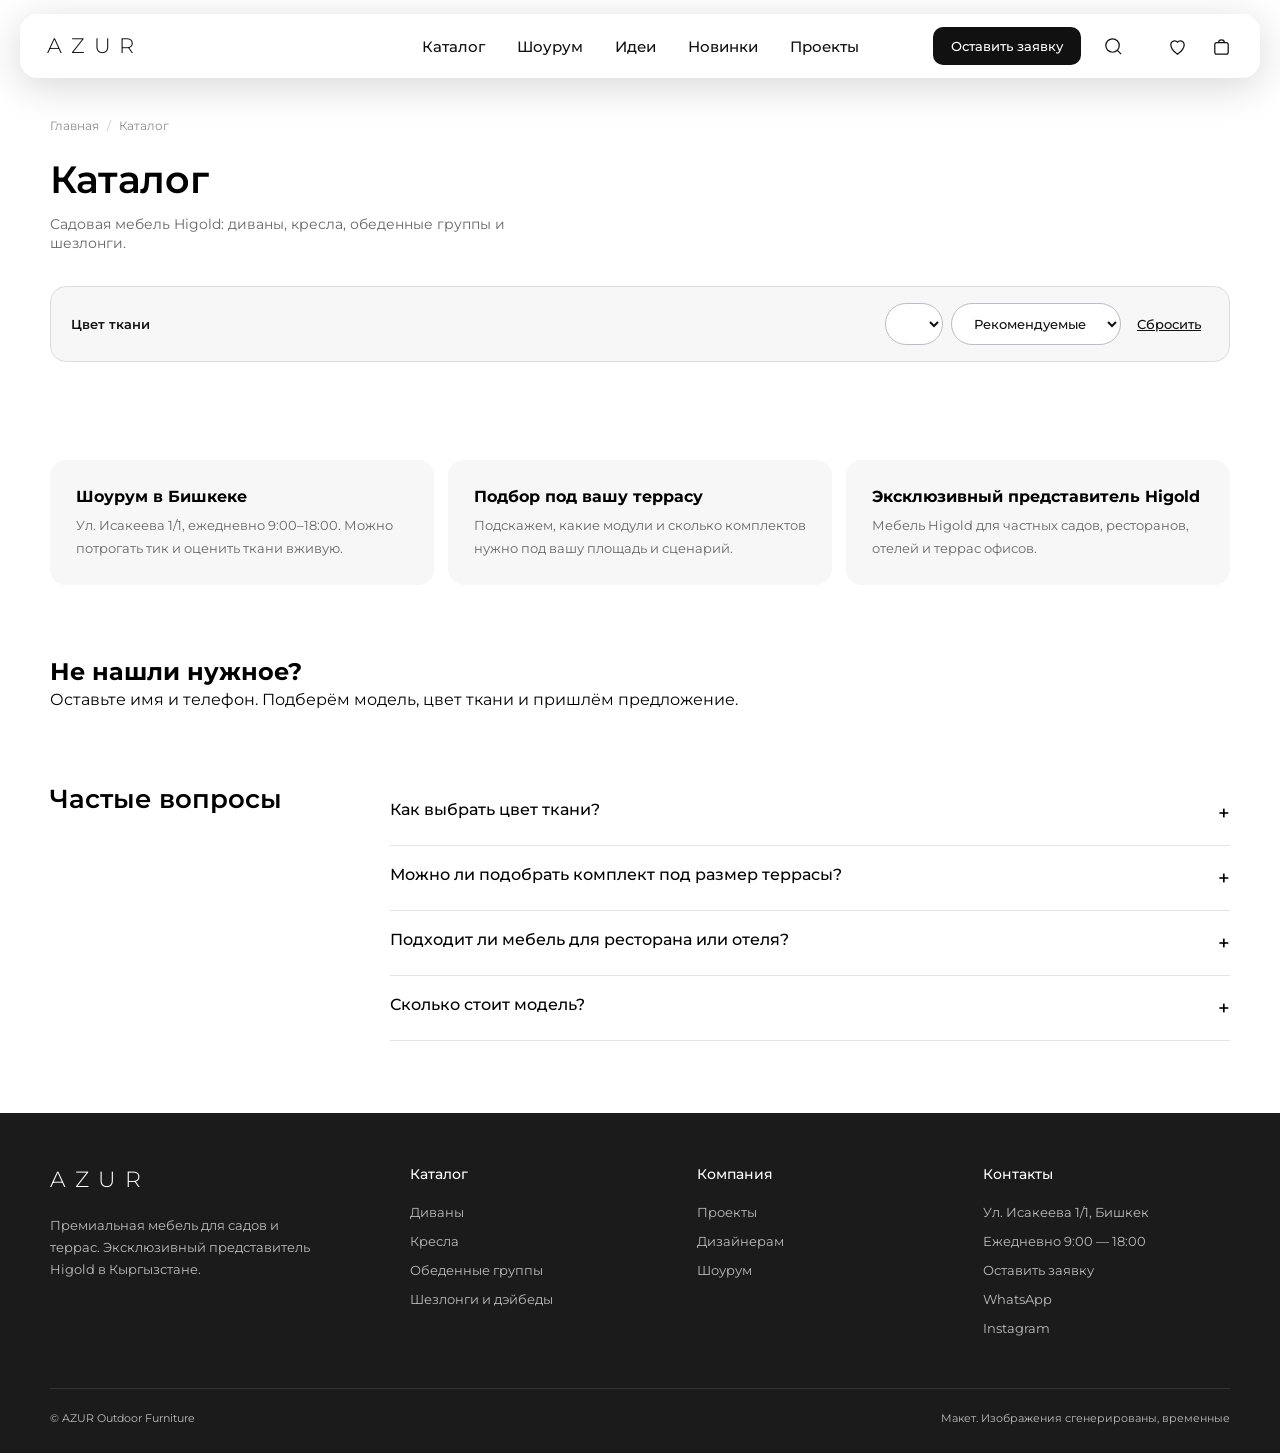
==== variant-1-catalog.html @ c793ba90 "Add files via upload" ====
<!doctype html>
<html lang="ru" data-v="1">
<head>
<meta charset="utf-8">
<meta name="viewport" content="width=device-width,initial-scale=1">
<title>Каталог — AZUR, садовая мебель Higold</title>
<link rel="preconnect" href="https://fonts.googleapis.com">
<link href="https://fonts.googleapis.com/css2?family=Montserrat:wght@300;400;500;600&display=swap" rel="stylesheet">
<link rel="stylesheet" href="assets/lead.css">
<style>
:root{--ink:#000;--k:#212121;--mut:#8a8a8a;--g:#F7F7F8;--ln:#e6e6e8;--pad:50px}
*{box-sizing:border-box;margin:0;padding:0}
html{scroll-behavior:smooth}
body{font-family:Montserrat,system-ui,sans-serif;color:#000;background:#fff;-webkit-font-smoothing:antialiased;font-size:16px;line-height:1.4}
a{color:inherit;text-decoration:none}button{font:inherit;color:inherit;background:none;border:0;cursor:pointer}ul{list-style:none}img{display:block}
.w{padding:0 var(--pad);max-width:1920px;margin:0 auto}
/* ---------- header ---------- */
.hd{position:absolute;top:0;left:0;right:0;z-index:50;color:#fff;transition:background .3s}
.hd .top{height:44px;display:flex;justify-content:space-between;align-items:center;padding:0 var(--pad);font-size:13px;position:relative}
.hd .logo{position:absolute;left:50%;top:12px;transform:translateX(-50%);font-weight:300;font-size:22px;letter-spacing:.42em;margin-right:-.42em;white-space:nowrap;text-indent:.42em}
.hd .top .r{display:flex;gap:26px;align-items:center}
.hd .top .r span::after{content:"⌄";margin-left:6px;font-size:13px}
.hd .nav{display:flex;align-items:center;justify-content:space-between;padding:6px var(--pad) 0 calc(var(--pad) + 380px);height:46px}
.hd .m{display:flex;gap:34px;align-items:center;font-size:16px}
.hd .m a:hover{opacity:.6}
.ic{display:flex;gap:26px;align-items:center}
.ib{position:relative;width:24px;height:24px;display:grid;place-items:center}
.ib svg{width:23px;height:23px;stroke:currentColor;fill:none;stroke-width:1.3}
.ib b{position:absolute;top:-6px;right:-9px;min-width:16px;height:16px;border-radius:99px;background:#000;color:#fff;font-size:10px;display:none;place-items:center;font-weight:500;padding:0 4px}
.ib b.s{display:grid}
.burger{display:flex;flex-direction:column;gap:5px;width:24px}.burger i{display:block;height:1.3px;background:currentColor;width:24px}.burger i:nth-child(2){width:16px}
.hd.fx{position:fixed;background:#fff;color:#000;box-shadow:0 1px 0 var(--ln)}
.hd.fx .top{display:none}.hd.fx .nav{padding:0 var(--pad) 0 calc(var(--pad) + 380px);height:58px}
.hd.fx .logo{display:none}
.hd.fx .nav::before{content:"AZUR";position:absolute;left:var(--pad);font-weight:300;font-size:20px;letter-spacing:.42em}
/* ---------- hero ---------- */
.hero{position:relative;aspect-ratio:16/9;max-height:100vh;min-height:520px;overflow:hidden;background:#333}
.hero .sl{position:absolute;inset:0;opacity:0;transition:opacity .8s;background-size:cover;background-position:center 72%}
.hero .sl.on{opacity:1}
.hero::after{content:"";position:absolute;inset:0;background:linear-gradient(90deg,rgba(0,0,0,.22),transparent 42%),linear-gradient(180deg,rgba(0,0,0,.88),rgba(0,0,0,.66) 12%,rgba(0,0,0,.36) 24%,rgba(0,0,0,.12) 38%,transparent 50%,rgba(0,0,0,.16));pointer-events:none}
.hero .cap{position:absolute;left:var(--pad);top:212px;color:#fff;z-index:5}
.hero h2{font-size:42px;font-weight:500;line-height:1.1;letter-spacing:-.01em}
.hero p{margin:12px 0 28px;font-size:15px;font-weight:400}
.pill{display:inline-block;padding:11px 22px;border-radius:8px;font-size:16px;background:#fff;color:#000;transition:.25s}
.pill:hover{background:var(--k);color:#fff}
.pill.k{background:var(--k);color:#fff;border-radius:12px;font-size:14px;padding:15px 28px}.pill.k:hover{background:#444}
.hero .dots{position:absolute;left:50%;transform:translateX(-50%);bottom:12px;display:flex;gap:5px;z-index:5}
.hero .dots i{width:5px;height:5px;border-radius:50%;background:rgba(255,255,255,.5);cursor:pointer;transition:.3s}.hero .dots i.on{background:#fff;width:7px;height:7px;margin-top:-1px}
.hero .ar{position:absolute;right:var(--pad);bottom:20px;display:flex;gap:6px;z-index:5}
.cir{width:30px;height:30px;border-radius:50%;background:rgba(255,255,255,.55);color:#000;display:grid;place-items:center;transition:.2s;font-size:13px;backdrop-filter:blur(4px)}
.cir:hover{background:#fff}
/* ---------- sections ---------- */
section{padding-top:56px}
.sh{display:flex;justify-content:space-between;align-items:center;min-height:56px;padding-bottom:10px;gap:12px;border-bottom:1px solid #bdbdbd;margin-bottom:24px}
.sh h1,.sh h2{font-size:26px;font-weight:600;letter-spacing:-.01em}.sh h1{font-size:30px}
.sh .ctl{display:flex;gap:10px;align-items:center}
.sh .cir{background:#fff;border:1px solid var(--ln);width:26px;height:26px;font-size:11px}.sh .cir:hover{background:#000;color:#fff}
.sh .all{font-size:12px;background:var(--g);padding:7px 14px;border-radius:99px}
.rowx{display:flex;gap:8px;overflow-x:auto;scrollbar-width:none;scroll-snap-type:x mandatory}.rowx::-webkit-scrollbar{display:none}
.cat{flex:0 0 260px;scroll-snap-align:start;cursor:pointer;font-size:15px}
.cat .im{width:260px;height:260px;background:var(--g);border-radius:8px;overflow:hidden;position:relative}
.cat img{width:100%;height:100%;object-fit:cover;transition:transform .8s}.cat:hover img{transform:scale(1.05)}
.cat div.t{padding:10px 2px;font-weight:500}
.cat.promo .im{background:#1b1b1b;color:#fff;display:flex;flex-direction:column;justify-content:space-between;padding:22px}
.cat.promo b{font-size:56px;font-weight:600;line-height:1}.cat.promo span{font-size:13px;color:#cfcfcf;line-height:1.5}
.tabs{display:flex;gap:4px;margin-bottom:18px}
.tabs button{padding:8px 18px;border-radius:99px;background:var(--g);font-size:13px;color:#777;transition:.2s}
.tabs button.on{background:#fff;color:#000;box-shadow:inset 0 0 0 1px #000}
.pc{flex:0 0 280px;margin-right:4px;scroll-snap-align:start;cursor:pointer;position:relative}
.pc .im{width:280px;height:280px;background:var(--g);border-radius:8px;overflow:hidden;position:relative}
.pc img{width:100%;height:100%;object-fit:cover;transition:transform .8s}.pc:hover img{transform:scale(1.05)}
.pc .tg{position:absolute;left:10px;top:9px;font-size:11px;color:#333;z-index:2}
.pc .hv{position:absolute;right:8px;top:8px;width:32px;height:32px;display:grid;place-items:center;z-index:2}
.pc .hv svg{width:20px;height:20px;stroke:#000;fill:none;stroke-width:1.3}.pc .hv.on svg{fill:#000}
.pc .sw{display:flex;gap:4px;margin:10px 0 8px;align-items:center;font-size:10px;color:#888}.pc .sw i{width:10px;height:10px;border-radius:2px}
.pc .nm{font-size:13px;line-height:1.35;min-height:35px;color:#222;padding-right:6px}
.pc .pr{margin-top:6px;font-weight:600;font-size:14px}.pc .pr span{color:var(--mut);font-weight:400;font-size:12px}
/* ideas */
.cols{display:flex;gap:12px;margin-bottom:14px;flex-wrap:wrap}
.cols i{width:20px;height:20px;border-radius:50%;cursor:pointer;border:1px solid rgba(0,0,0,.08);transition:.2s;outline:1px solid transparent;outline-offset:3px}.cols i:hover{transform:scale(1.15)}.cols i.on{outline-color:#000}
.chips{display:flex;gap:8px;flex-wrap:wrap;margin-bottom:18px}
.chips button{padding:8px 16px;border:1px solid var(--ln);border-radius:99px;font-size:13px;color:#555;transition:.2s}
.chips button.on{background:#000;color:#fff;border-color:#000}.chips button:hover{border-color:#000}
.ic1{flex:0 0 299px;margin-right:12px;scroll-snap-align:start;border-radius:10px;box-shadow:0 1px 8px rgba(0,0,0,.08);background:#fff;overflow:hidden;cursor:pointer}
.ic1 .im{position:relative;height:238px;background:var(--g);overflow:hidden}
.ic1 .im img{width:100%;height:100%;object-fit:cover;transition:transform .8s}.ic1:hover .im img{transform:scale(1.04)}
.dot{position:absolute;width:22px;height:22px;border-radius:50%;background:#fff;display:grid;place-items:center;transform:translate(-50%,-50%);box-shadow:0 0 0 4px rgba(255,255,255,.35)}
.dot::before{content:"";width:8px;height:8px;border-radius:50%;background:#000}
.dot em{position:absolute;bottom:30px;left:50%;transform:translateX(-50%);background:#fff;padding:6px 10px;border-radius:6px;font-style:normal;font-size:11px;white-space:nowrap;opacity:0;pointer-events:none;transition:.2s;box-shadow:0 2px 10px rgba(0,0,0,.15)}
.dot:hover em{opacity:1}
.ic1 .t{padding:16px 16px 0;font-size:12.5px;line-height:1.5;min-height:64px;color:#222}
.ic1 .l{display:flex;justify-content:flex-end;padding:0 16px 16px}
.ic1 .l i{width:30px;height:30px;border-radius:50%;background:#000;color:#fff;display:grid;place-items:center;font-style:normal;font-size:13px}
.panel{margin-top:60px;background:var(--g);border-radius:16px;padding:26px 30px 30px 40px;display:grid;grid-template-columns:260px 1fr;gap:30px;align-items:center}
.panel h2{font-size:24px;font-weight:600;line-height:1.3}
.panel p{margin:20px 0 26px;line-height:1.6;color:#333;font-size:14px}
.panel .rowx{gap:10px}
.pj{flex:0 0 340px;background:#fff;border-radius:10px;overflow:hidden;scroll-snap-align:start;cursor:pointer}
.pj img{width:100%;height:220px;object-fit:cover;transition:transform .8s}.pj:hover img{transform:scale(1.04)}.pj .im{overflow:hidden}
.pj .t{padding:14px 16px 4px;font-size:12.5px;line-height:1.5;min-height:56px}
.pj .l{display:flex;align-items:center;gap:8px;padding:6px 16px 16px;font-size:13px}
.pj .l i{width:24px;height:24px;border-radius:50%;background:#000;color:#fff;display:grid;place-items:center;font-style:normal;font-size:12px}
.pcn{display:flex;gap:10px;margin-top:14px}
.pcn .cir{background:#fff;border:1px solid var(--ln)}
/* shop */
.shop{border:1px solid var(--ln);border-radius:12px;padding:10px;display:grid;grid-template-columns:1fr 1.05fr;gap:10px;box-shadow:0 1px 8px rgba(0,0,0,.04)}
.shop .a{padding:0 16px 10px 10px;display:flex;flex-direction:column}
.shop .a .im{height:230px;border-radius:6px;overflow:hidden;margin-bottom:18px}
.shop .a img,.shop .b img{width:100%;height:100%;object-fit:cover}
.shop h3{font-size:22px;font-weight:600;margin-bottom:14px;line-height:1.25}
.shop ul{display:grid;gap:9px;font-size:13px;color:#222;margin-bottom:20px}
.shop li{display:flex;gap:10px;align-items:center}.shop li svg{width:14px;height:14px;stroke:#777;fill:none;stroke-width:1.3;flex:none}
.shop .btns{display:flex;gap:10px;margin-top:auto;flex-wrap:wrap}
.shop .b{border-radius:6px;overflow:hidden;min-height:420px}
.btn2{padding:10px 16px;font-size:13px;border:1px solid var(--ln);border-radius:8px;background:#fff;transition:.2s}.btn2:hover{border-color:#000}
.btn2.k{background:var(--k);color:#fff;border-color:var(--k)}.btn2.k:hover{background:#444}
.des{margin-top:0;display:grid;grid-template-columns:1fr 1.5fr;background:var(--g);border-radius:16px;overflow:hidden;min-height:340px}
.des .t{padding:32px 32px;align-self:center}
.des h2{font-size:26px;font-weight:600;margin-bottom:16px}.des p{line-height:1.6;color:#333;max-width:360px;margin-bottom:26px;font-size:14px}
.des img{width:100%;height:100%;object-fit:cover}
footer{background:#1b1b1b;color:#bdbdbd;margin-top:72px;padding:52px 0 26px;font-size:13px}
footer .g{display:grid;grid-template-columns:1.3fr 1fr 1fr 1fr;gap:40px}
footer h4{color:#fff;font-weight:500;margin-bottom:18px;font-size:14px}footer li{margin-bottom:11px}footer a:hover{color:#fff}
footer .logo{color:#fff;font-weight:300;font-size:22px;letter-spacing:.42em}
footer .cp{border-top:1px solid #333;margin-top:40px;padding-top:22px;display:flex;justify-content:space-between;font-size:11px;flex-wrap:wrap;gap:10px}
/* overlays */
.ov{position:fixed;inset:0;background:rgba(0,0,0,.5);z-index:200;display:none;align-items:center;justify-content:center;padding:20px}
.ov.on{display:flex}
.qv{background:#fff;border-radius:16px;max-width:940px;width:100%;max-height:92vh;overflow:auto;display:grid;grid-template-columns:1.1fr 1fr;position:relative}
.qv .im{background:var(--g)}.qv .im img{width:100%;height:100%;object-fit:cover;min-height:380px}
.qv .tx{padding:44px 38px}
.qv h3{font-size:24px;font-weight:600;margin:8px 0 14px;line-height:1.2}
.qv p{line-height:1.7;color:#444;margin-bottom:20px;font-size:14px}
.qv .sws{display:flex;gap:10px;margin:8px 0 24px}.qv .sws i{width:28px;height:28px;border-radius:50%;border:1px solid rgba(0,0,0,.12);cursor:pointer;outline:2px solid transparent;outline-offset:3px;transition:.2s}.qv .sws i.on{outline-color:#000}
.qv .x{position:absolute;right:14px;top:14px;z-index:3;background:#fff;border:1px solid var(--ln)}
.qv table{width:100%;border-collapse:collapse;margin-bottom:26px;font-size:13px}.qv td{padding:11px 0;border-top:1px solid var(--ln)}.qv td:first-child{color:var(--mut);width:120px}
.dr{position:fixed;top:0;right:0;bottom:0;width:min(420px,100%);background:#fff;z-index:210;transform:translateX(100%);transition:.5s cubic-bezier(.7,0,.2,1);display:flex;flex-direction:column;padding:26px}
.dr.on{transform:none}
.dr h3{font-size:20px;font-weight:600;margin-bottom:18px;display:flex;justify-content:space-between;align-items:center}
.dr .li{flex:1;overflow:auto}
.dr .it{display:grid;grid-template-columns:70px 1fr 24px;gap:14px;align-items:center;padding:14px 0;border-bottom:1px solid var(--ln);font-size:13px}
.dr .it img{width:70px;height:70px;object-fit:cover;border-radius:8px}.dr .it small{color:var(--mut)}
.dr .em{color:var(--mut);padding:30px 0;line-height:1.6;font-size:14px}
.sr{position:fixed;inset:0;z-index:220;background:#fff;transform:translateY(-100%);transition:.5s cubic-bezier(.7,0,.2,1);padding:70px var(--pad);overflow:auto}
.sr.on{transform:none}
.sr input{width:100%;border:0;border-bottom:1px solid #000;font:300 clamp(26px,4vw,44px) Montserrat;padding:14px 0;outline:0}
.sr .res{display:grid;grid-template-columns:repeat(auto-fill,minmax(220px,1fr));gap:14px;margin-top:30px}
.sr .pc{flex:none}.sr .pc .im{width:100%}
.mn{position:fixed;inset:0 auto 0 0;width:min(380px,100%);background:#fff;z-index:215;transform:translateX(-100%);transition:.5s cubic-bezier(.7,0,.2,1);padding:26px}
.mn.on{transform:none}.mn a{display:block;font-size:20px;padding:14px 0;border-bottom:1px solid var(--ln)}.mn a:hover{padding-left:8px}
.toast{position:fixed;left:50%;top:84px;white-space:nowrap;transform:translate(-50%,-30px);background:#212121;color:#fff;padding:12px 22px;border-radius:10px;font-size:13px;z-index:300;opacity:0;transition:.4s;pointer-events:none}
.toast.on{opacity:1;transform:translate(-50%,0)}
@media(max-width:1100px){.hd .nav,.hd.fx .nav{padding-left:var(--pad)}.hd.fx .nav::before{display:none}.hd .m a:nth-child(n+4){display:none}}
@media(max-width:800px){:root{--pad:18px}.hd .top .r span,.hd .m a{display:none}.hd .nav,.hd.fx .nav{padding-left:var(--pad)}.hd.fx .nav::before{display:none}.hd .logo{font-size:18px}.sh h1,.sh h2{font-size:21px}.hero{height:460px;min-height:0;aspect-ratio:auto}.hero .cap{top:150px}.hero h2{font-size:30px}.cat,.cat .im{flex-basis:200px;width:200px}.cat .im{height:200px}.pc,.pc .im{flex-basis:220px;width:220px}.pc .im{height:220px}.panel,.shop,.des,.qv,footer .g{grid-template-columns:1fr}.panel{padding:22px}.pj{flex-basis:78%}.qv .im img{min-height:260px}.shop .b{min-height:260px}.ic1{flex-basis:260px}}

.lead-pill{background:#fff;color:#000;border-radius:8px;padding:9px 18px;font-size:13px;font-weight:500;transition:.25s;white-space:nowrap}
.lead-pill:hover{opacity:.75}
.hd.fx .lead-pill{background:#212121;color:#fff}
.pill.ghost{background:#0b0b0b;color:#fff;border:1px solid #0b0b0b;margin-left:8px}.pill.ghost:hover{background:#fff;color:#000}
.lm-block{margin:0}
@media(max-width:800px){.hd .ic{gap:12px}.hd .nav .m{gap:0}.lead-pill{padding:7px 10px;font-size:11px}.pill.ghost{margin:8px 0 0}}


/* Меню B: светлая матовая плавающая панель */
.hd,.hd.fx{position:fixed;top:0;left:0;right:0;background:none;box-shadow:none;color:#111;padding:14px 20px 0;z-index:60}
.hd .bar{display:grid;grid-template-columns:1fr auto 1fr;align-items:center;gap:20px;padding:12px 26px;border-radius:18px;background:rgba(255,255,255,.8);backdrop-filter:blur(22px) saturate(1.4);-webkit-backdrop-filter:blur(22px) saturate(1.4);border:1px solid rgba(255,255,255,.75);box-shadow:0 8px 40px rgba(0,0,0,.16);max-width:1760px;margin:0 auto}
.hd .bl{display:flex;align-items:center;gap:18px}
.hd .logo,.hd.fx .logo{display:block;position:static;transform:none;font-weight:300;font-size:21px;letter-spacing:.42em;margin:0;text-indent:0;color:#111;white-space:nowrap}
.hd .burger{display:none}
.hd .bm{display:flex;gap:32px;font-size:15px;font-weight:500}
.hd .bm a{position:relative;padding:4px 0;color:#111}
.hd .bm a::after{content:"";position:absolute;left:0;right:0;bottom:-2px;height:1.5px;background:#111;transform:scaleX(0);transform-origin:left;transition:transform .3s}
.hd .bm a:hover::after{transform:scaleX(1)}
.hd .ic{display:flex;gap:20px;align-items:center;justify-content:flex-end}
.hd .lead-pill,.hd.fx .lead-pill{background:#111;color:#fff;border-radius:10px;padding:10px 18px;font-size:13px;font-weight:500;white-space:nowrap}
.hd .ib{color:#111}
.hd.fx .bar{background:rgba(255,255,255,.86)}
.hd.fx::before{content:none}
@media(max-width:1000px){.hd .bar{grid-template-columns:1fr auto}.hd .bm{display:none}.hd .burger{display:flex}.hd .bar{padding:10px 16px}.hd .logo{font-size:17px}.hd .ic{gap:12px}.hd .lead-pill{padding:8px 12px;font-size:11px}}
@media(max-width:700px){.hd .ic a.ib,.hd .ic #fb{display:none}.hd .bar{gap:8px}}
.hero .cap .pill,.hero .cap .ghost{display:none}
.hero .cap p{margin-bottom:0}

.rv{padding:70px 0 0}.rv-in{max-width:none}
.rv-h{display:flex;justify-content:space-between;align-items:flex-end;gap:20px;flex-wrap:wrap;border-bottom:1px solid #bdbdbd;padding-bottom:16px;margin-bottom:24px}
.rv-h h2{font-size:26px;font-weight:600}.rv-h p{color:#8a8a8a;font-size:13px;margin-top:4px}
.rv-sc{display:flex;align-items:center;gap:12px;background:#F7F7F8;border-radius:99px;padding:10px 20px;font-size:13px;transition:.25s}.rv-sc:hover{background:#ececee}
.rv-sc b{font-size:22px;font-weight:600}.rv-st{color:#f2a900;letter-spacing:2px}.rv-sc em{font-style:normal;color:#666}.rv-sc i{font-style:normal;font-weight:600}
.rv-g{display:grid;grid-template-columns:repeat(3,1fr);gap:14px}
.rv-c{background:#F7F7F8;border-radius:16px;padding:26px;display:flex;flex-direction:column;justify-content:space-between;gap:26px;min-height:190px}
.rv-t{font-size:17px;line-height:1.45;font-weight:500}
.rv-f{display:flex;gap:12px;align-items:center}.rv-a{width:40px;height:40px;border-radius:50%;background:#212121;color:#fff;display:grid;place-items:center;font-size:13px;font-weight:600}.rv-f b{display:block;font-size:14px}.rv-f small{color:#8a8a8a;font-size:12px}
@media(max-width:900px){.rv-g{grid-template-columns:1fr}}

.rv2{padding:70px 0 0}
.rv2-in{display:grid;grid-template-columns:300px 1fr;gap:14px}
.rv2-s{background:#212121;color:#fff;border-radius:24px;padding:34px 30px;display:flex;flex-direction:column;justify-content:space-between;min-height:420px}
.rv2-s small{color:#a9a9a9;font-size:12px;letter-spacing:.06em}
.rv2-n{font-size:88px;font-weight:600;line-height:1;letter-spacing:-.03em;margin-top:30px}
.rv2-st{color:#f5b301;font-size:20px;letter-spacing:3px;margin-top:10px}.rv2-s p{color:#cfcfcf;font-size:14px;margin-top:12px}
.rv2-s a{margin-top:30px;background:#fff;color:#111;border-radius:12px;padding:14px 18px;font-size:13px;font-weight:500;text-align:center;transition:.25s}.rv2-s a:hover{background:#e9e9e9}
.rv2-m{background:#F7F7F8;border-radius:24px;padding:34px 38px;display:flex;flex-direction:column}
.rv2-m h2{font-size:26px;font-weight:600;margin-bottom:22px}
.rv2-big{flex:1;display:flex;flex-direction:column;justify-content:space-between;gap:26px;transition:opacity .22s,transform .22s}.rv2-big.sw{opacity:0;transform:translateY(8px)}
.rv2-q{font-size:90px;line-height:.6;color:#c9c9cd;font-family:Georgia,serif;height:40px}
.rv2-big p{font-size:clamp(22px,2.3vw,32px);line-height:1.35;font-weight:500;letter-spacing:-.01em;max-width:780px}
.rv2-big footer{display:flex;gap:14px;align-items:center}.rv2-big footer i{width:46px;height:46px;border-radius:50%;background:#212121;color:#fff;display:grid;place-items:center;font-style:normal;font-size:14px;font-weight:600}
.rv2-big b{display:block;font-size:15px}.rv2-big small{color:#8a8a8a;font-size:12px}
.rv2-r{display:grid;grid-template-columns:repeat(4,1fr);gap:10px;margin-top:26px}
.rv2-c{background:#fff;border:1px solid #e4e4e6;border-radius:14px;padding:16px;text-align:left;display:flex;flex-direction:column;justify-content:space-between;gap:14px;min-height:112px;cursor:pointer;font:inherit;transition:.25s}
.rv2-c span{font-size:13px;line-height:1.4;color:#222;display:-webkit-box;-webkit-line-clamp:3;-webkit-box-orient:vertical;overflow:hidden}.rv2-c em{font-style:normal;font-size:12px;color:#8a8a8a}
.rv2-c:hover,.rv2-c.on{border-color:#111}
@media(max-width:1000px){.rv2-in{grid-template-columns:1fr}.rv2-s{min-height:0}.rv2-r{grid-template-columns:repeat(2,1fr)}.rv2-m{padding:24px 20px}}

.rv3{padding:9vw 0 0}
.rv3-top{display:flex;justify-content:space-between;align-items:flex-end;gap:20px;flex-wrap:wrap;margin-bottom:26px}
.rv3-sc{display:flex;align-items:center;gap:12px;font-size:13px}.rv3-sc b{font-size:24px}.rv3-sc span{color:#f0b429;letter-spacing:2px}.rv3-sc em{font-style:normal;opacity:.65}
.rv3-sl{transition:opacity .18s,transform .18s}.rv3-sl.o{opacity:0;transform:translateY(8px)}
.rv3-h{display:grid;grid-template-columns:auto 1fr auto;gap:22px;align-items:center}
.rv3-av{width:76px;height:76px;border-radius:50%;display:grid;place-items:center;font-weight:600;font-size:22px}
.rv3-m small{display:block;font-size:12px;letter-spacing:.08em;opacity:.55;margin-bottom:6px}.rv3-m small i{font-style:normal;margin:0 8px}
.rv3-m b{font-weight:500;font-size:30px;line-height:1.1}
.rv3-st{color:#f0b429;font-size:30px;letter-spacing:4px;white-space:nowrap}
.rv3-b{display:grid;grid-template-columns:76px 1fr;gap:22px;margin-top:30px}
.rv3-q{font:700 90px/.9 Georgia,serif;opacity:.2}
.rv3-b p{font-size:clamp(18px,1.7vw,24px);line-height:1.65;max-width:980px;opacity:.85}
.rv3-btn{display:inline-block;margin:26px 0 0 98px;border:1px solid currentColor;padding:15px 30px;font-size:13px;letter-spacing:.1em;text-transform:uppercase;opacity:.7;transition:.25s}.rv3-btn:hover{opacity:1;background:#111;color:#fff;border-color:#111}
.rv3-nav{display:flex;justify-content:space-between;align-items:center;margin-top:34px;padding-top:20px;border-top:1px solid rgba(0,0,0,.12)}
.rv3-dots{display:flex;gap:8px}.rv3-dots button{width:9px;height:9px;border-radius:50%;background:rgba(0,0,0,.2);transition:.25s;border:0;cursor:pointer;padding:0}.rv3-dots button.on{background:#111;width:26px;border-radius:99px}
.rv3-ar{display:flex;align-items:center;gap:12px;font-size:12px}.rv3-ar button{width:40px;height:40px;border-radius:50%;border:1px solid rgba(0,0,0,.25);background:none;cursor:pointer;font-size:15px;transition:.25s}.rv3-ar button:hover{background:#111;color:#fff;border-color:#111}
.rv3-hint{font-size:11px;opacity:.5;margin-top:12px;text-align:center}
@media(max-width:800px){.rv3-h{grid-template-columns:auto 1fr}.rv3-st{grid-column:1/3;font-size:22px}.rv3-m b{font-size:22px}.rv3-av{width:56px;height:56px;font-size:17px}.rv3-b{grid-template-columns:1fr}.rv3-q{display:none}.rv3-btn{margin-left:0}}
.rv3{padding-top:70px}.rv3-top h2{font-size:26px;font-weight:600}.rv3-box{background:#F7F7F8;border-radius:24px;padding:44px 52px 28px;cursor:default}.rv3-av{background:#212121;color:#fff}.rv3-btn{border-radius:12px;background:#fff}

.rv4{--rh:98px;padding:9vw 0 0}
.rv4-top{display:flex;justify-content:space-between;align-items:flex-end;gap:20px;flex-wrap:wrap;margin-bottom:18px}
.rv4-sc{display:flex;align-items:center;gap:12px;font-size:13px}.rv4-sc b{font-size:24px}.rv4-sc span{color:#f0b429;letter-spacing:2px}.rv4-sc em{font-style:normal;opacity:.6}
.rv4-box{position:relative}
.rv4-l{height:calc(var(--rh)*4);overflow-y:auto;scroll-snap-type:y mandatory;scrollbar-width:thin;scrollbar-color:rgba(0,0,0,.25) transparent}
.rv4-l::-webkit-scrollbar{width:5px}.rv4-l::-webkit-scrollbar-thumb{background:rgba(0,0,0,.25);border-radius:9px}
.rv4-r{height:var(--rh);scroll-snap-align:start;display:grid;grid-template-columns:auto 1fr auto;gap:18px;align-items:center;padding:0 22px;border-bottom:1px solid rgba(0,0,0,.09);color:inherit;text-decoration:none;transition:background .2s}
.rv4-r:hover{background:rgba(0,0,0,.035)}
.rv4-av{width:46px;height:46px;border-radius:50%;display:grid;place-items:center;font-size:14px;font-weight:600}
.rv4-n{display:flex;gap:10px;align-items:baseline;margin-bottom:3px}.rv4-n b{font-size:15px;font-weight:600}.rv4-n small{font-size:11px;opacity:.5}
.rv4-t p{font-size:14px;line-height:1.45;opacity:.82;display:-webkit-box;-webkit-line-clamp:2;-webkit-box-orient:vertical;overflow:hidden;max-width:880px}
.rv4-st{color:#f0b429;font-size:15px;letter-spacing:3px;white-space:nowrap}
.rv4-fade{position:absolute;left:0;right:0;bottom:0;height:34px;pointer-events:none}
.rv4-h{font-size:11px;opacity:.55;margin-top:12px;text-align:center}.rv4-h a{text-decoration:underline}
@media(max-width:800px){.rv4{--rh:116px}.rv4-r{grid-template-columns:auto 1fr;padding:0 12px}.rv4-st{display:none}}
.rv4{padding-top:70px}.rv4-top h2{font-size:26px;font-weight:600}.rv4-box{background:#F7F7F8;border-radius:20px;overflow:hidden;padding:6px 0}.rv4-av{background:#212121;color:#fff}.rv4-fade{background:linear-gradient(transparent,#F7F7F8)}


body.subpg{padding-top:92px}
.bc{display:flex;gap:8px;align-items:center;font-size:12px;color:#8a8a8a;padding:26px 0 8px;flex-wrap:wrap}.bc a:hover{color:#000}.bc i{font-style:normal;opacity:.5}.bc span{color:#000}
.ph{display:flex;justify-content:space-between;align-items:flex-end;gap:20px;padding:10px 0 26px;flex-wrap:wrap}
.ph h1{font-size:clamp(28px,3vw,40px);font-weight:600;letter-spacing:-.01em}.ph p{color:#666;max-width:520px;margin-top:8px;font-size:14px}.ph .cnt{color:#8a8a8a;font-size:13px}
.ct2{display:flex;gap:8px;overflow-x:auto;scrollbar-width:none;padding-bottom:6px}.ct2::-webkit-scrollbar{display:none}
.ct2 .cat{flex:0 0 200px}.ct2 .cat .im{width:200px;height:150px}.ct2 .cat div.t{font-size:13px}
.ct2 .cat.on .im{outline:2px solid #000;outline-offset:-2px}
.flt{display:flex;justify-content:space-between;align-items:center;gap:18px;flex-wrap:wrap;padding:16px 20px;background:#F7F7F8;border:1px solid #dcdce0;border-radius:16px;margin-bottom:28px}
.flt .fc{display:flex;align-items:center;gap:12px;font-size:13px;color:#111;font-weight:600;flex-wrap:wrap}
.fcs{display:flex;gap:8px;flex-wrap:wrap}
.fcb{display:flex;align-items:center;gap:8px;padding:8px 15px 8px 8px;border:1px solid #bdbdc4;border-radius:99px;background:#fff;font-size:13px;font-weight:500;color:#111;cursor:pointer;transition:.2s}
.fcb i{width:22px;height:22px;border-radius:50%;background:var(--c);box-shadow:inset 0 0 0 1px rgba(0,0,0,.12)}
.fcb:hover{border-color:#111}.fcb.on{background:#212121;color:#fff;border-color:#212121}
.flt .fs{display:flex;gap:8px;align-items:center;flex-wrap:wrap}
.flt select{font:inherit;font-size:13px;font-weight:500;border:1px solid #bdbdc4;border-radius:99px;padding:11px 18px;background:#fff;color:#111;outline:0;cursor:pointer}.flt select:hover{border-color:#111}
.flt .rs{font-size:13px;color:#111;font-weight:500;text-decoration:underline;cursor:pointer;padding:8px}
.pgrid{display:grid;grid-template-columns:repeat(4,1fr);gap:26px 14px}
.gc{display:block;position:relative}
.gc .im{position:relative;aspect-ratio:1/1.12;background:#F7F7F8;border-radius:8px;overflow:hidden}
.gc img{width:100%;height:100%;object-fit:cover;transition:transform .9s}.gc:hover img{transform:scale(1.05)}
.gc .tg{position:absolute;left:10px;top:10px;font-size:11px;background:#fff;border-radius:99px;padding:4px 10px;display:flex;gap:6px;align-items:center}
.gc .tg i{width:9px;height:9px;border-radius:50%;background:var(--c)}
.gc .hv{position:absolute;right:8px;top:8px;width:32px;height:32px;display:grid;place-items:center;z-index:2}
.gc .hv svg{width:20px;height:20px;stroke:#000;fill:none;stroke-width:1.3}.gc .hv.on svg{fill:#000}
.gc .qa{position:absolute;left:10px;right:10px;bottom:10px;background:#212121;color:#fff;border-radius:10px;padding:11px;font-size:13px;text-align:center;opacity:0;transform:translateY(8px);transition:.3s;border:0;cursor:pointer}
.gc:hover .qa{opacity:1;transform:none}
.gc .nm{margin-top:12px;font-size:14px;font-weight:500}.gc .vv{font-size:12px;color:#8a8a8a}.gc .pr{margin-top:6px;font-size:13px}.gc .pr span{color:#8a8a8a}
.empty{display:none;text-align:center;padding:70px 0;color:#666}.empty b{display:block;font-size:20px;color:#000;margin-bottom:8px}
.adv{display:grid;grid-template-columns:repeat(3,1fr);gap:14px;margin-top:70px}
.adv div{background:#F7F7F8;border-radius:16px;padding:26px}.adv b{display:block;font-size:16px;margin-bottom:6px}.adv span{color:#666;font-size:13px;line-height:1.6}
.faq{margin-top:70px;display:grid;grid-template-columns:300px 1fr;gap:40px}
.faq h2{font-size:26px;font-weight:600}
.faq details{border-bottom:1px solid #e4e4e6;padding:18px 0}.faq summary{cursor:pointer;font-weight:500;list-style:none;display:flex;justify-content:space-between}.faq summary::after{content:"+";font-size:20px}.faq details[open] summary::after{content:"–"}.faq details p{margin-top:10px;color:#666;font-size:14px;line-height:1.6;max-width:640px}
.lm-wrap{margin-top:70px}
/* карточка */
.pdp{display:grid;grid-template-columns:1.5fr 1fr;gap:40px;padding-top:12px}
.gal{display:grid;grid-template-columns:1fr;gap:12px;align-self:start;position:sticky;top:110px}
.gal .th{display:flex;gap:10px;order:2}
.gal .th button{width:130px;aspect-ratio:16/9;border-radius:8px;overflow:hidden;border:2px solid transparent;background:#F7F7F8;padding:0;cursor:pointer}.gal .th button.on{border-color:#000}
.gal .th img{width:100%;height:100%;object-fit:cover}
.gal .main{position:relative;background:#F7F7F8;border-radius:12px;overflow:hidden;aspect-ratio:16/9;cursor:zoom-in}
.gal .main img{width:100%;height:100%;object-fit:cover}
.gal .main .zm{position:absolute;right:12px;bottom:12px;background:#fff;border-radius:99px;padding:6px 12px;font-size:11px}
.pdi .tag{display:inline-flex;gap:8px;align-items:center;font-size:12px;background:#F7F7F8;border-radius:99px;padding:6px 14px}.pdi .tag i{width:10px;height:10px;border-radius:50%;background:var(--c)}
.pdi h1{font-size:clamp(30px,3.4vw,46px);font-weight:600;letter-spacing:-.01em;margin:14px 0 4px}
.pdi .sv{color:#666;font-size:15px}
.pdi .price{margin:22px 0 4px;font-size:26px;font-weight:600}.pdi .pn{color:#8a8a8a;font-size:12px;line-height:1.5;max-width:420px}
.pdi h4{font-size:12px;color:#8a8a8a;font-weight:400;margin:24px 0 10px}
.opt{display:flex;gap:10px;flex-wrap:wrap}
.opt a{display:flex;align-items:center;gap:8px;border:1px solid #e4e4e6;border-radius:99px;padding:7px 14px 7px 8px;font-size:12px;transition:.2s}.opt a i{width:20px;height:20px;border-radius:50%;background:var(--c);box-shadow:inset 0 0 0 1px rgba(0,0,0,.08)}.opt a:hover{border-color:#000}.opt a.on{border-color:#000;background:#F7F7F8}
.cta1{display:flex;gap:10px;flex-wrap:wrap;margin:26px 0 12px}
.btn{display:inline-flex;align-items:center;justify-content:center;gap:8px;padding:16px 28px;border-radius:12px;font-size:14px;font-weight:500;cursor:pointer;border:1px solid #212121;background:#212121;color:#fff;transition:.25s}.btn:hover{opacity:.82}
.btn.o{background:#fff;color:#212121}.btn.o:hover{background:#F7F7F8;opacity:1}
.lnk2{font-size:13px;text-decoration:underline;cursor:pointer;color:#444}
.spec{width:100%;border-collapse:collapse;margin-top:6px;font-size:13px}.spec td{padding:11px 0;border-top:1px solid #e4e4e6;vertical-align:top}.spec td:first-child{color:#8a8a8a;width:140px}
.mini{display:grid;grid-template-columns:repeat(3,1fr);gap:10px;margin-top:26px}.mini div{background:#F7F7F8;border-radius:12px;padding:14px;font-size:12px;line-height:1.5}.mini b{display:block;font-size:13px;margin-bottom:3px}
.tabs2{margin-top:70px}.tabs2 .tb{display:flex;gap:6px;border-bottom:1px solid #e4e4e6}.tabs2 .tb button{padding:14px 20px;font-size:14px;color:#8a8a8a;border-bottom:2px solid transparent;margin-bottom:-1px}.tabs2 .tb button.on{color:#000;border-color:#000}
.tabs2 .tp{padding:26px 0;max-width:760px;font-size:14px;line-height:1.75;color:#444;display:none}.tabs2 .tp.on{display:block}
.stk{display:none}
.lb{position:fixed;inset:0;z-index:400;background:rgba(0,0,0,.9);display:none;align-items:center;justify-content:center;padding:30px}.lb.on{display:flex}.lb img{max-width:100%;max-height:100%;object-fit:contain;border-radius:6px}.lb button{position:absolute;top:18px;right:22px;color:#fff;font-size:26px}
@media(max-width:1000px){.pgrid{grid-template-columns:repeat(2,1fr)}.pdp{grid-template-columns:1fr}.gal{position:static;grid-template-columns:1fr}.gal .th{grid-auto-flow:column;grid-auto-columns:70px;order:2}.adv,.mini{grid-template-columns:1fr}.faq{grid-template-columns:1fr;gap:16px}
 .stk{display:flex;position:fixed;left:0;right:0;bottom:0;z-index:80;background:#fff;border-top:1px solid #e4e4e6;padding:10px 14px;gap:10px;align-items:center}.stk b{font-size:14px;flex:1}.stk .btn{padding:13px 22px}body.subpg.pp{padding-bottom:70px}}
</style>
</head>
<body class="subpg">
<header class="hd fx" id="hd"><div class="bar">
  <div class="bl"><button class="burger" id="bg" aria-label="Меню"><i></i><i></i><i></i></button><a class="logo" href="variant-1.html">AZUR</a></div>
  <nav class="bm"><a href="variant-1-catalog.html">Каталог</a><a href="variant-1.html#showroom">Шоурум</a><a href="variant-1.html#ideas">Идеи</a><a href="variant-1.html#catalog">Новинки</a><a href="variant-1.html#projects">Проекты</a></nav>
  <div class="ic">
      <button class="lead-pill" data-lead="general" data-source="header">Оставить заявку</button>
      <button class="ib" id="sb" aria-label="Поиск"><svg viewBox="0 0 24 24"><circle cx="11" cy="11" r="7"/><path d="M20 20l-4-4"/></svg></button>
      <span class="socl ibs"><a href="https://www.instagram.com/azur.outdoor.kg/" target="_blank" rel="noopener" aria-label="Instagram"><svg viewBox="0 0 24 24" fill="none" stroke="currentColor" stroke-width="1.8"><rect x="3.500" y="3.500" width="17" height="17" rx="5"/><circle cx="12" cy="12" r="4"/><circle cx="17.200" cy="6.800" r=".8" fill="currentColor"/></svg></a><a href="https://wa.me/996553387878" target="_blank" rel="noopener" aria-label="WhatsApp"><svg viewBox="0 0 24 24" fill="currentColor"><path d="M12 2a10 10 0 00-8.6 15.1L2 22l4.9-1.3A10 10 0 1012 2zm0 18.2c-1.5 0-3-.4-4.2-1.200l-.3-.2-3 .8.8-2.900-.2-.3A8.200 8.200 0 1112 20.200zm4.500-6.100c-.2-.1-1.500-.7-1.700-.8-.2-.1-.4-.1-.6.100l-.8 1c-.1.200-.3.200-.5.100-1.500-.7-2.400-1.300-3.400-2.900-.3-.4.300-.4.800-1.300.1-.2 0-.3 0-.5l-.8-1.800c-.2-.5-.4-.4-.6-.4h-.5c-.2 0-.5.100-.7.300-.7.700-1 1.500-1 2.300.1 1 .5 2 1.200 2.800 1.300 1.700 2.900 2.900 4.900 3.600 1.800.6 2.500.5 3.300.4.600-.1 1.500-.6 1.700-1.300.2-.6.2-1.100.1-1.200l-.5-.2z"/></svg></a></span>
      <button class="ib" id="fb" aria-label="Избранное"><svg viewBox="0 0 24 24"><path d="M12 20s-7-4.500-7-10a4 4 0 017-2.500A4 4 0 0119 10c0 5.500-7 10-7 10z"/></svg><b id="fc"></b></button>
      <button class="ib" id="cb" aria-label="Запрос"><svg viewBox="0 0 24 24"><rect x="5" y="8" width="14" height="12" rx="2"/><path d="M9 8a3 3 0 016 0"/></svg><b id="cc"></b></button>
    </div>
</div></header>

<main><div class="w">
  <nav class="bc"><a href="variant-1.html">Главная</a><i>/</i><a href="variant-1-catalog.html" id="bc1">Каталог</a><i id="bci" style="display:none">/</i><span id="bcn"></span></nav>
  <div class="ph"><div><h1 id="ct">Каталог</h1><p id="cd">Садовая мебель Higold: диваны, кресла, обеденные группы и шезлонги.</p></div><div class="cnt" id="cnt"></div></div>
  <div class="ct2" id="ct2"></div>
  <div class="flt"><div class="fc">Цвет ткани <div class="fcs" id="fcol"></div></div>
    <div class="fs"><select id="fmat"></select><select id="fsort"><option value="">Рекомендуемые</option><option value="n">По названию</option><option value="m">По цвету</option></select><span class="rs" id="frs">Сбросить</span></div></div>
  <div class="pgrid" id="pgrid"></div>
  <div class="empty" id="empty"><b>Ничего не нашлось</b>Попробуйте другой цвет или материал, либо оставьте заявку: подберём вручную.<br><br><button class="btn" data-lead="general" data-source="catalog-empty">Оставить заявку</button></div>
  <div class="adv"><div><b>Шоурум в Бишкеке</b><span>Ул. Исакеева 1/1, ежедневно 9:00–18:00. Можно потрогать тик и оценить ткани вживую.</span></div><div><b>Подбор под вашу террасу</b><span>Подскажем, какие модули и сколько комплектов нужно под вашу площадь и сценарий.</span></div><div><b>Эксклюзивный представитель Higold</b><span>Мебель Higold для частных садов, ресторанов, отелей и террас офисов.</span></div></div>
  <div class="lm-wrap"><div class="lm-block"><div><h2>Не нашли нужное?</h2><p>Оставьте имя и телефон. Подберём модель, цвет ткани и пришлём предложение.</p></div><div data-lead-inline="general" data-source="catalog-block"></div></div></div>
  <div class="faq"><h2>Частые вопросы</h2><div>
    <details><summary>Как выбрать цвет ткани?</summary><p>Пастельные оттенки ткани подбираются под тик и зелень вашего сада. В шоуруме можно посмотреть образцы вживую, а в заявке напишите, какой цвет вам нравится.</p></details>
    <details><summary>Можно ли подобрать комплект под размер террасы?</summary><p>Да. Диваны и обеденные группы подбираются под площадь и форму пространства. Оставьте заявку, укажите размер, и менеджер предложит комплект.</p></details>
    <details><summary>Подходит ли мебель для ресторана или отеля?</summary><p>Да, мы работаем с частными садами и с коммерческими террасами. Для проекта бизнеса выберите «Проект для бизнеса» в форме заявки.</p></details>
    <details><summary>Сколько стоит модель?</summary><p>Стоимость зависит от конфигурации, цвета ткани и количества. Оставьте заявку, и мы пришлём точный расчёт.</p></details>
  </div></div>
</div></main>
<nav class="mn" id="mn"><button class="cir" style="background:var(--g);margin-bottom:20px" id="mx">✕</button><a href="variant-1-catalog.html">Каталог</a><a href="variant-1.html#ideas">Идеи</a><a href="variant-1.html#projects">Проекты</a><a href="variant-1.html#showroom">Шоурум</a><a href="#" data-lead="b2b">Дизайнерам</a><a href="#" data-lead="general">Оставить заявку</a></nav>
<div class="sr" id="sr"><button class="cir" style="position:absolute;right:var(--pad);top:22px;background:var(--g)" id="sx">✕</button><input id="si" placeholder="Поиск по моделям"><div class="res" id="sres"></div></div>
<footer><div class="w"><div class="g">
  <div><div class="logo">AZUR</div><p style="margin-top:18px;line-height:1.7;max-width:260px">Премиальная мебель для садов и террас. Эксклюзивный представитель Higold в Кыргызстане.</p></div>
  <div><h4>Каталог</h4><ul><li><a href="variant-1-catalog.html?cat=sofas">Диваны</a></li><li><a href="variant-1-catalog.html?cat=armchairs">Кресла</a></li><li><a href="variant-1-catalog.html?cat=dining">Обеденные группы</a></li><li><a href="variant-1-catalog.html?cat=loungers">Шезлонги и дэйбеды</a></li></ul></div>
  <div><h4>Компания</h4><ul><li><a href="variant-1.html#projects">Проекты</a></li><li><a href="variant-1.html#designers">Дизайнерам</a></li><li><a href="variant-1.html#showroom">Шоурум</a></li></ul></div>
  <div><h4>Контакты</h4><ul><li>Ул. Исакеева 1/1, Бишкек</li><li>Ежедневно 9:00 — 18:00</li><li><a href="#" data-lead="general" data-source="footer">Оставить заявку</a></li><li><a href="https://wa.me/996553387878" target="_blank">WhatsApp</a></li><li><a href="https://www.instagram.com/azur.outdoor.kg/" target="_blank">Instagram</a></li></ul></div>
</div><div class="cp"><span>© AZUR Outdoor Furniture</span><span>Макет. Изображения сгенерированы, временные</span></div></div></footer>
<div class="toast" id="toast"></div>
<form name="lead" method="POST" data-netlify="true" netlify-honeypot="bot-field" hidden>
  <input name="name"><input name="phone"><input name="contact"><input name="type"><input name="topic"><input name="product"><input name="source"><input name="page"><input name="comment"><input name="interest"><input name="object"><input name="size"><input name="visit"><input name="bot-field">
</form>
<script src="assets/data.js"></script>
<script src="assets/lead.js"></script>
<script>

const $=(s,r=document)=>r.querySelector(s),$$=(s,r=document)=>[...r.querySelectorAll(s)];
const Q=new URLSearchParams(location.search);
const toast=m=>{const t=$('#toast');if(!t)return;t.textContent=m;t.classList.add('on');clearTimeout(toast.t);toast.t=setTimeout(()=>t.classList.remove('on'),2000)};
const MATS=[['','Все материалы'],['Тик','Тик'],['Плетение','Плетение']];
function filterProducts(cat,mood,mat){return AZ.products.filter(p=>(!cat||p.c===cat)&&(!mood||p.m===mood)&&(!mat||p.mat.includes(mat)))}
function setQ(o){const u=new URL(location.href);Object.entries(o).forEach(([k,v])=>v?u.searchParams.set(k,v):u.searchParams.delete(k));if(u.href!==location.href)history.pushState(null,'',u)}
function plural(n){return n+' '+(n%10===1&&n%100!==11?'модель':(n%10>=2&&n%10<=4&&(n%100<10||n%100>=20))?'модели':'моделей')}

let cat=Q.get('cat')||'',mood=Q.get('c')||'',mat=Q.get('mat')||'',sort=Q.get('sort')||'';
let favs=[];try{favs=JSON.parse(localStorage.getItem('azur_fav')||'[]')}catch(e){}
const HEART='<svg viewBox="0 0 24 24"><path d="M12 20s-7-4.5-7-10a4 4 0 017-2.5A4 4 0 0119 10c0 5.5-7 10-7 10z"/></svg>';
function drawTiles(){
  const all=[{k:'',n:'Все модели',i:'f19',pos:'50% 50%'},...AZ.cats];
  $('#ct2').innerHTML=all.map(c=>`<div class="cat ${c.k===cat?'on':''}" data-k="${c.k}"><div class="im"><img src="img/${c.i}.jpg" style="object-position:${c.pos}" alt=""></div><div class="t">${c.n}</div></div>`).join('');
  $$('#ct2 .cat').forEach(e=>e.onclick=()=>{cat=e.dataset.k;draw()});
}
function drawFilters(){
  $('#fcol').innerHTML=AZ.moods.map(m=>`<button class="fcb ${m.k===mood?'on':''}" data-k="${m.k}" style="--c:${m.c}"><i></i>${m.n}</button>`).join('');
  $$('#fcol .fcb').forEach(e=>e.onclick=()=>{mood=mood===e.dataset.k?'':e.dataset.k;draw()});
  $('#fmat').innerHTML=MATS.map(m=>`<option value="${m[0]}" ${m[0]===mat?'selected':''}>${m[1]}</option>`).join('');
  $('#fsort').value=sort;
}
function draw(){
  setQ({cat,c:mood,mat,sort});
  let L=filterProducts(cat,mood,mat);
  if(sort==='n')L=[...L].sort((a,b)=>a.n.localeCompare(b.n));
  if(sort==='m')L=[...L].sort((a,b)=>a.m.localeCompare(b.m));
  const C=AZ.cat(cat);
  $('#ct').textContent=C?C.n:'Каталог';
  $('#cd').textContent=C?C.d+'. Цены по запросу: подготовим предложение под вашу террасу.':'Садовая мебель Higold: диваны, кресла, обеденные группы и шезлонги.';
  $('#bci').style.display=C?'':'none';$('#bcn').textContent=C?C.n:'';
  document.title=(C?C.n+' · ':'Каталог · ')+'AZUR — садовая мебель Higold';
  $('#cnt').textContent=plural(L.length);
  $('#pgrid').innerHTML=L.map(p=>{const m=AZ.mood(p.m);return `<a class="gc" href="${AZ.link.product(p.id)}" style="--c:${m.c}"><div class="im"><img src="img/${p.i}.jpg" style="object-position:${p.pos}" alt="${p.n}" loading="lazy"><span class="tg"><i></i>${m.n}</span><button class="hv ${favs.includes(p.id)?'on':''}" data-f="${p.id}" aria-label="В избранное">${HEART}</button><button class="qa" data-lead="product" data-product="${p.id}" data-source="catalog-card">Получить расчёт</button></div><div class="nm">${p.n}</div><div class="vv">${p.v}</div><div class="pr">Цена <span>по запросу</span></div></a>`}).join('');
  $('#empty').style.display=L.length?'none':'block';
  $$('#pgrid .hv').forEach(b=>b.onclick=e=>{e.preventDefault();e.stopPropagation();const id=b.dataset.f;favs=favs.includes(id)?favs.filter(x=>x!==id):[...favs,id];try{localStorage.setItem('azur_fav',JSON.stringify(favs))}catch(x){}b.classList.toggle('on');favCount();toast(favs.includes(id)?'Добавлено в избранное':'Убрано из избранного')});
  $$('#pgrid .qa').forEach(b=>b.addEventListener('click',e=>e.stopPropagation()));
  drawTiles();drawFilters();
}
function favCount(){const e=$('#fc');if(e){e.textContent=favs.length;e.classList.toggle('s',favs.length>0)}}
$('#fmat').onchange=e=>{mat=e.target.value;draw()};$('#fsort').onchange=e=>{sort=e.target.value;draw()};
$('#frs').onclick=()=>{cat='';mood='';mat='';sort='';draw()};
draw();favCount();
addEventListener('popstate',()=>{const q=new URLSearchParams(location.search);cat=q.get('cat')||'';mood=q.get('c')||'';mat=q.get('mat')||'';sort=q.get('sort')||'';draw()});

$('#bg').onclick=()=>$('#mn').classList.add('on');$('#mx').onclick=()=>$('#mn').classList.remove('on');
$('#sb').onclick=()=>{$('#sr').classList.add('on');$('#si').focus();ds('')};$('#sx').onclick=()=>$('#sr').classList.remove('on');
function ds(q){$('#sres').innerHTML=AZ.products.filter(p=>(p.n+' '+p.v).toLowerCase().includes(q.toLowerCase())).map(p=>`<a class="gc" href="${AZ.link.product(p.id)}" style="display:block"><div class="im"><img src="img/${p.i}.jpg" style="object-position:${p.pos}" alt=""></div><div class="nm">${p.n}</div><div class="vv">${p.v}</div></a>`).join('')||'<p style="color:#888">Ничего не найдено</p>'}
$('#si').oninput=e=>ds(e.target.value);
$('#fb').onclick=()=>{let f=[];try{f=JSON.parse(localStorage.getItem('azur_fav')||'[]')}catch(e){}toast(f.length?'Избранное: '+f.map(i=>AZ.byId(i).n).join(', '):'В избранном пока пусто')};
$('#cb').onclick=()=>AzurLead.open({type:'general',source:'header-bag'});
addEventListener('keydown',e=>{if(e.key==='Escape')$$('.sr,.mn').forEach(x=>x.classList.remove('on'))});

</script>
</body>
</html>
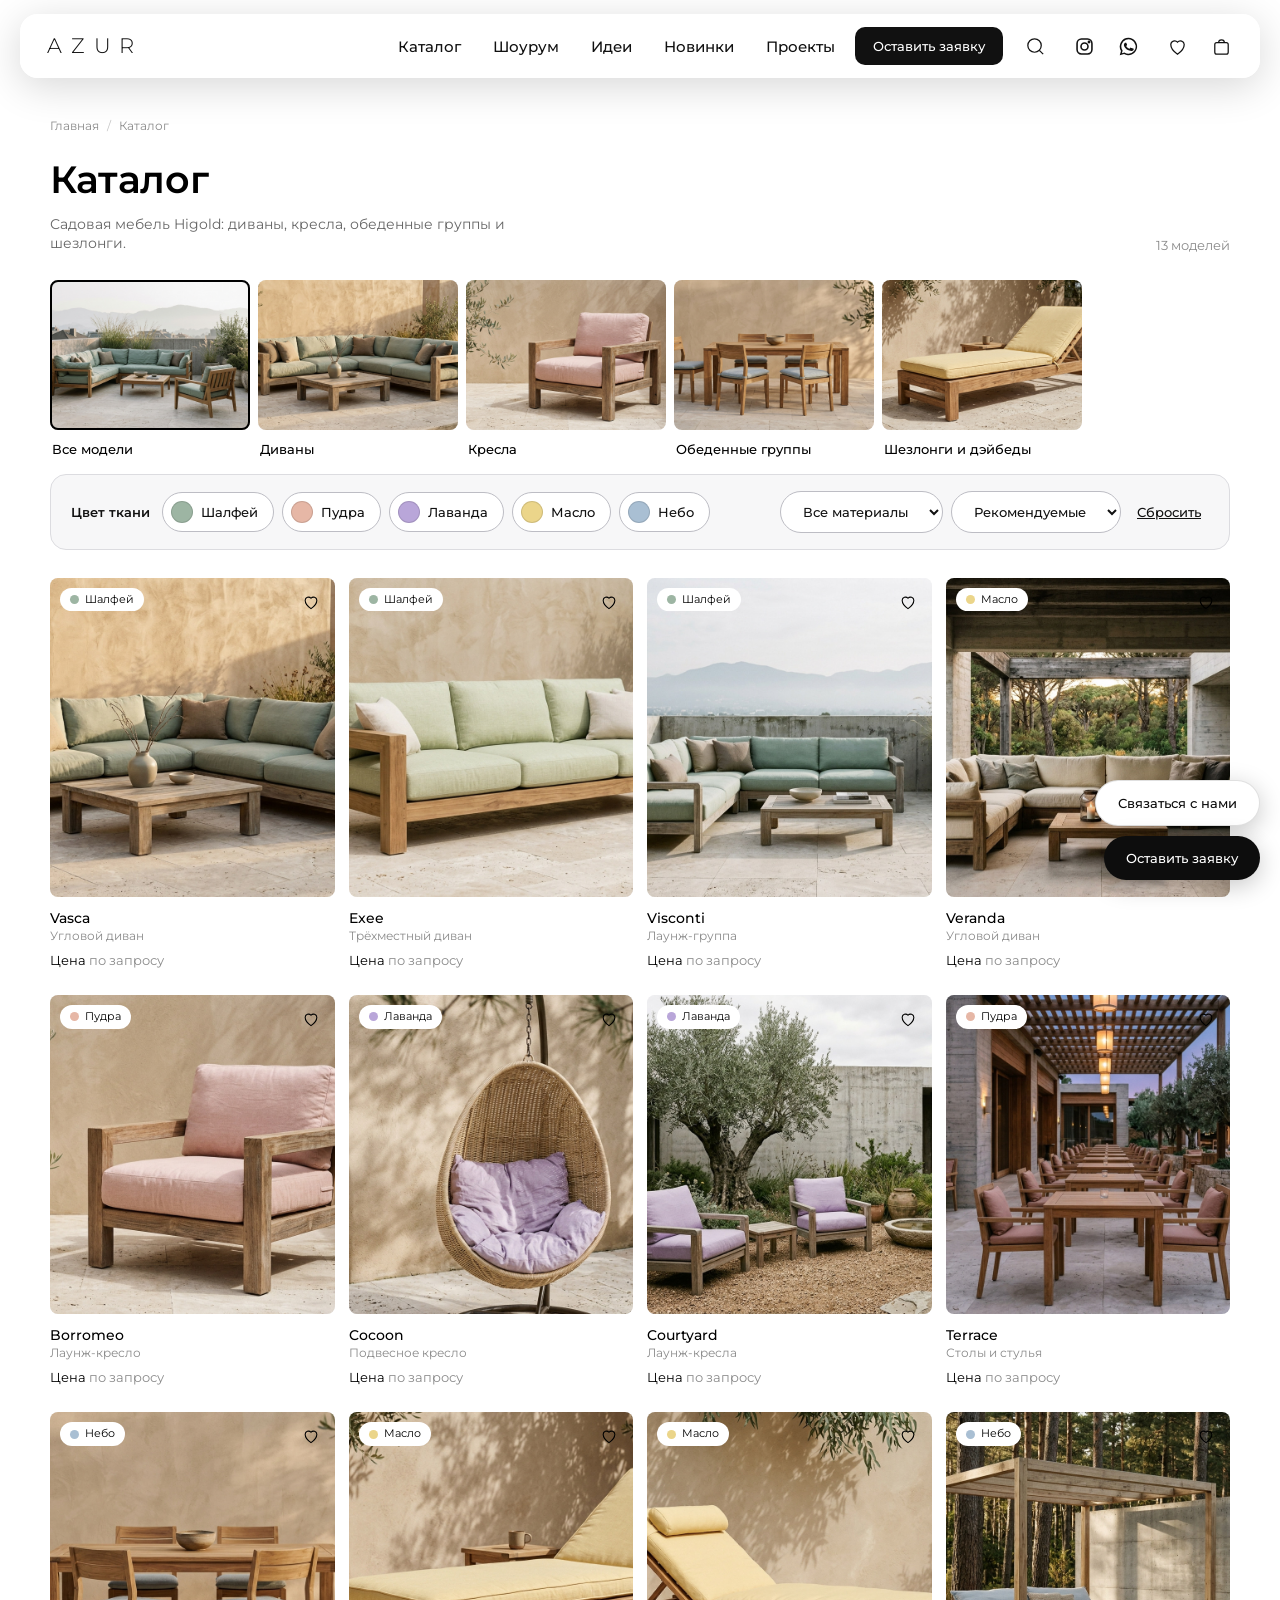
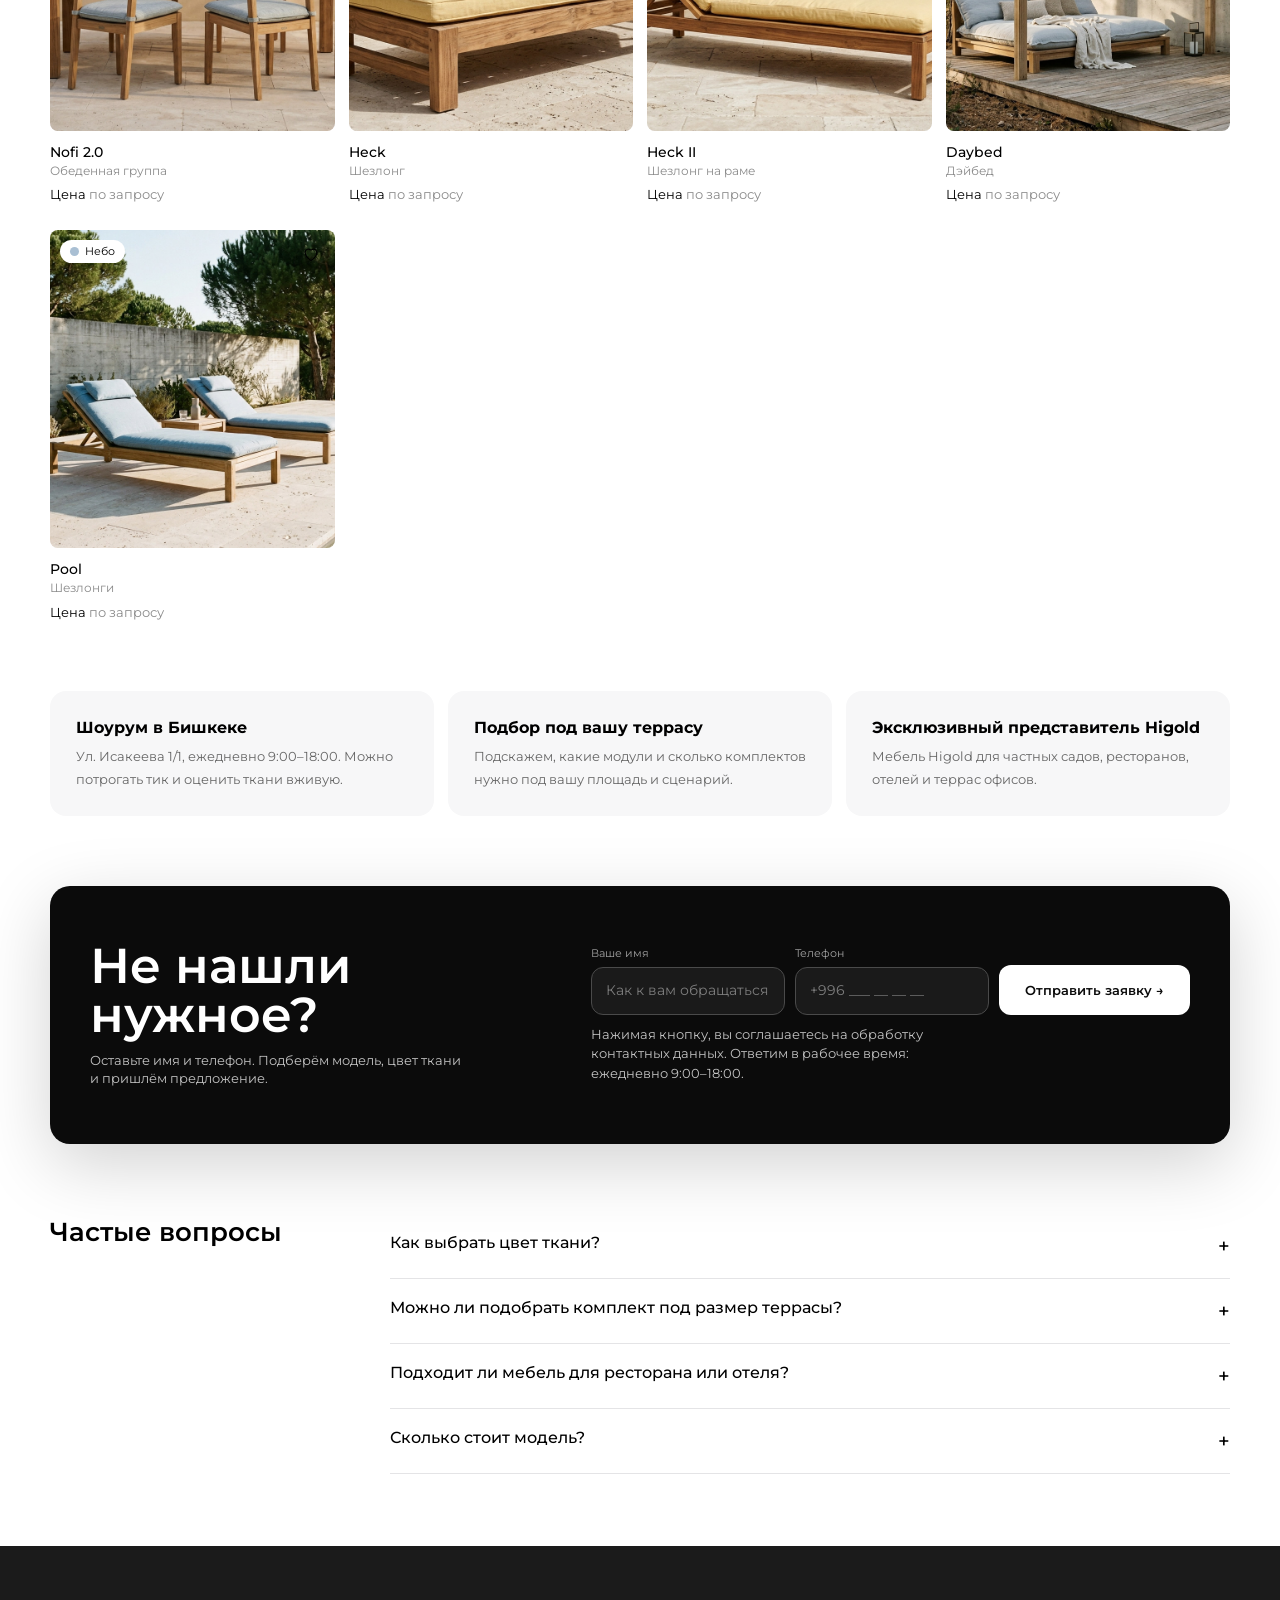
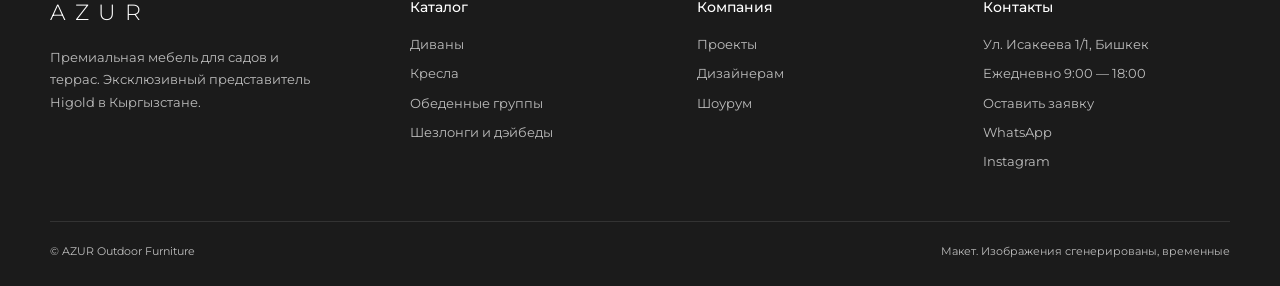
==== commit 99803247: "Add files via upload" ====
--- a/variant-1-catalog.html
+++ b/variant-1-catalog.html
@@ -6,7 +6,7 @@
 <title>Каталог — AZUR, садовая мебель Higold</title>
 <link rel="preconnect" href="https://fonts.googleapis.com">
 <link href="https://fonts.googleapis.com/css2?family=Montserrat:wght@300;400;500;600&display=swap" rel="stylesheet">
-<link rel="stylesheet" href="assets/lead.css">
+<link rel="stylesheet" href="lead.css">
 <style>
 :root{--ink:#000;--k:#212121;--mut:#8a8a8a;--g:#F7F7F8;--ln:#e6e6e8;--pad:50px}
 *{box-sizing:border-box;margin:0;padding:0}
@@ -356,8 +356,8 @@
 <form name="lead" method="POST" data-netlify="true" netlify-honeypot="bot-field" hidden>
   <input name="name"><input name="phone"><input name="contact"><input name="type"><input name="topic"><input name="product"><input name="source"><input name="page"><input name="comment"><input name="interest"><input name="object"><input name="size"><input name="visit"><input name="bot-field">
 </form>
-<script src="assets/data.js"></script>
-<script src="assets/lead.js"></script>
+<script src="data.js"></script>
+<script src="lead.js"></script>
 <script>
 
 const $=(s,r=document)=>r.querySelector(s),$$=(s,r=document)=>[...r.querySelectorAll(s)];
@@ -373,7 +373,7 @@
 const HEART='<svg viewBox="0 0 24 24"><path d="M12 20s-7-4.5-7-10a4 4 0 017-2.5A4 4 0 0119 10c0 5.5-7 10-7 10z"/></svg>';
 function drawTiles(){
   const all=[{k:'',n:'Все модели',i:'f19',pos:'50% 50%'},...AZ.cats];
-  $('#ct2').innerHTML=all.map(c=>`<div class="cat ${c.k===cat?'on':''}" data-k="${c.k}"><div class="im"><img src="img/${c.i}.jpg" style="object-position:${c.pos}" alt=""></div><div class="t">${c.n}</div></div>`).join('');
+  $('#ct2').innerHTML=all.map(c=>`<div class="cat ${c.k===cat?'on':''}" data-k="${c.k}"><div class="im"><img src="${c.i}.jpg" style="object-position:${c.pos}" alt=""></div><div class="t">${c.n}</div></div>`).join('');
   $$('#ct2 .cat').forEach(e=>e.onclick=()=>{cat=e.dataset.k;draw()});
 }
 function drawFilters(){
@@ -393,7 +393,7 @@
   $('#bci').style.display=C?'':'none';$('#bcn').textContent=C?C.n:'';
   document.title=(C?C.n+' · ':'Каталог · ')+'AZUR — садовая мебель Higold';
   $('#cnt').textContent=plural(L.length);
-  $('#pgrid').innerHTML=L.map(p=>{const m=AZ.mood(p.m);return `<a class="gc" href="${AZ.link.product(p.id)}" style="--c:${m.c}"><div class="im"><img src="img/${p.i}.jpg" style="object-position:${p.pos}" alt="${p.n}" loading="lazy"><span class="tg"><i></i>${m.n}</span><button class="hv ${favs.includes(p.id)?'on':''}" data-f="${p.id}" aria-label="В избранное">${HEART}</button><button class="qa" data-lead="product" data-product="${p.id}" data-source="catalog-card">Получить расчёт</button></div><div class="nm">${p.n}</div><div class="vv">${p.v}</div><div class="pr">Цена <span>по запросу</span></div></a>`}).join('');
+  $('#pgrid').innerHTML=L.map(p=>{const m=AZ.mood(p.m);return `<a class="gc" href="${AZ.link.product(p.id)}" style="--c:${m.c}"><div class="im"><img src="${p.i}.jpg" style="object-position:${p.pos}" alt="${p.n}" loading="lazy"><span class="tg"><i></i>${m.n}</span><button class="hv ${favs.includes(p.id)?'on':''}" data-f="${p.id}" aria-label="В избранное">${HEART}</button><button class="qa" data-lead="product" data-product="${p.id}" data-source="catalog-card">Получить расчёт</button></div><div class="nm">${p.n}</div><div class="vv">${p.v}</div><div class="pr">Цена <span>по запросу</span></div></a>`}).join('');
   $('#empty').style.display=L.length?'none':'block';
   $$('#pgrid .hv').forEach(b=>b.onclick=e=>{e.preventDefault();e.stopPropagation();const id=b.dataset.f;favs=favs.includes(id)?favs.filter(x=>x!==id):[...favs,id];try{localStorage.setItem('azur_fav',JSON.stringify(favs))}catch(x){}b.classList.toggle('on');favCount();toast(favs.includes(id)?'Добавлено в избранное':'Убрано из избранного')});
   $$('#pgrid .qa').forEach(b=>b.addEventListener('click',e=>e.stopPropagation()));
@@ -407,7 +407,7 @@
 
 $('#bg').onclick=()=>$('#mn').classList.add('on');$('#mx').onclick=()=>$('#mn').classList.remove('on');
 $('#sb').onclick=()=>{$('#sr').classList.add('on');$('#si').focus();ds('')};$('#sx').onclick=()=>$('#sr').classList.remove('on');
-function ds(q){$('#sres').innerHTML=AZ.products.filter(p=>(p.n+' '+p.v).toLowerCase().includes(q.toLowerCase())).map(p=>`<a class="gc" href="${AZ.link.product(p.id)}" style="display:block"><div class="im"><img src="img/${p.i}.jpg" style="object-position:${p.pos}" alt=""></div><div class="nm">${p.n}</div><div class="vv">${p.v}</div></a>`).join('')||'<p style="color:#888">Ничего не найдено</p>'}
+function ds(q){$('#sres').innerHTML=AZ.products.filter(p=>(p.n+' '+p.v).toLowerCase().includes(q.toLowerCase())).map(p=>`<a class="gc" href="${AZ.link.product(p.id)}" style="display:block"><div class="im"><img src="${p.i}.jpg" style="object-position:${p.pos}" alt=""></div><div class="nm">${p.n}</div><div class="vv">${p.v}</div></a>`).join('')||'<p style="color:#888">Ничего не найдено</p>'}
 $('#si').oninput=e=>ds(e.target.value);
 $('#fb').onclick=()=>{let f=[];try{f=JSON.parse(localStorage.getItem('azur_fav')||'[]')}catch(e){}toast(f.length?'Избранное: '+f.map(i=>AZ.byId(i).n).join(', '):'В избранном пока пусто')};
 $('#cb').onclick=()=>AzurLead.open({type:'general',source:'header-bag'});
--- a/lead.css
+++ b/lead.css
@@ -0,0 +1,106 @@
+/* Модальное окно «Оставить заявку» + встроенные формы. Тема задаётся атрибутом data-v на <html>. */
+html[data-v="1"]{--lm-font:Montserrat,system-ui,sans-serif;--lm-head:Montserrat,system-ui,sans-serif;--lm-hw:600;--lm-ht:none;--lm-bg:#fff;--lm-card:#F7F7F8;--lm-ink:#111;--lm-mut:#8a8a8a;--lm-line:#e4e4e6;--lm-r:20px;--lm-in:12px;--lm-btn:12px;--lm-btnbg:#212121;--lm-btnfg:#fff;--lm-chip:99px}
+html[data-v="2"]{--lm-font:Inter,system-ui,sans-serif;--lm-head:"Roboto Condensed",sans-serif;--lm-hw:700;--lm-ht:uppercase;--lm-bg:#F4F2EE;--lm-card:#E9E6E0;--lm-ink:#0d0d0d;--lm-mut:#9b978f;--lm-line:#d5d1c9;--lm-r:0px;--lm-in:0px;--lm-btn:99px;--lm-btnbg:#0d0d0d;--lm-btnfg:#F4F2EE;--lm-chip:99px}
+html[data-v="3"]{--lm-font:Inter,system-ui,sans-serif;--lm-head:"Roboto Condensed",sans-serif;--lm-hw:700;--lm-ht:uppercase;--lm-bg:#F4F2EE;--lm-card:#E9E6E0;--lm-ink:#0d0d0d;--lm-mut:#9b978f;--lm-line:#d5d1c9;--lm-r:20px;--lm-in:14px;--lm-btn:99px;--lm-btnbg:#0d0d0d;--lm-btnfg:#fff;--lm-chip:99px}
+.lm-ov{position:fixed;inset:0;z-index:500;background:rgba(10,10,10,.55);display:none;align-items:center;justify-content:center;padding:16px;font-family:var(--lm-font);color:var(--lm-ink)}
+.lm-ov.on{display:flex;animation:lmIn .35s both}
+@keyframes lmIn{from{opacity:0}to{opacity:1}}
+.lm{background:var(--lm-bg);border-radius:var(--lm-r);width:100%;max-width:960px;max-height:94vh;overflow:auto;display:grid;grid-template-columns:.85fr 1.15fr;position:relative;animation:lmUp .45s cubic-bezier(.2,.7,.2,1) both}
+@keyframes lmUp{from{transform:translateY(24px);opacity:0}to{transform:none;opacity:1}}
+.lm-x{position:absolute;right:14px;top:12px;width:36px;height:36px;border-radius:50%;background:var(--lm-bg);border:1px solid var(--lm-line);z-index:3;cursor:pointer;font-size:15px;color:var(--lm-ink)}
+.lm-side{position:relative;background:var(--lm-card);min-height:440px;overflow:hidden;border-radius:var(--lm-r) 0 0 var(--lm-r)}
+.lm-side img{position:absolute;inset:0;width:100%;height:100%;object-fit:cover}
+.lm-side::after{content:"";position:absolute;inset:0;background:linear-gradient(180deg,transparent 35%,rgba(0,0,0,.62))}
+.lm-side .lm-next{position:absolute;left:22px;right:22px;bottom:22px;color:#fff;z-index:2;font-size:12.5px;line-height:1.5}
+.lm-side .lm-next b{display:block;font-family:var(--lm-head);font-weight:var(--lm-hw);text-transform:var(--lm-ht);font-size:20px;margin-bottom:10px;letter-spacing:.01em}
+.lm-side ol{list-style:none;counter-reset:s;display:grid;gap:8px}
+.lm-side li{counter-increment:s;display:flex;gap:10px}
+.lm-side li::before{content:counter(s);flex:none;width:20px;height:20px;border-radius:50%;background:#fff;color:#111;display:grid;place-items:center;font-size:11px;font-weight:600}
+.lm-body{padding:40px 38px 34px}
+.lm-body h3{font-family:var(--lm-head);font-weight:var(--lm-hw);text-transform:var(--lm-ht);font-size:clamp(28px,3.2vw,42px);line-height:1.02;margin-bottom:10px;letter-spacing:-.005em}
+.lm-body .lm-sub{color:#5a564f;font-size:13px;line-height:1.55;margin-bottom:20px;max-width:420px}
+.lm-prod{display:flex;gap:12px;align-items:center;background:var(--lm-card);border-radius:calc(var(--lm-r) - 6px);padding:10px;margin-bottom:18px}
+.lm-prod img{width:64px;height:64px;object-fit:cover;border-radius:calc(var(--lm-r) - 10px)}
+.lm-prod b{display:block;font-family:var(--lm-head);font-weight:var(--lm-hw);text-transform:var(--lm-ht);font-size:18px;line-height:1.1}
+.lm-prod span{font-size:12px;color:var(--lm-mut)}
+.lm-f{display:grid;gap:14px}
+.lm-row{display:grid;grid-template-columns:1fr 1fr;gap:12px}
+.lm-fld label,.lm-lab{display:block;font-size:11px;color:var(--lm-mut);margin-bottom:6px}
+.lm-fld input,.lm-fld textarea{width:100%;font:inherit;font-size:14px;color:var(--lm-ink);background:#fff;border:1px solid var(--lm-line);border-radius:var(--lm-in);padding:13px 14px;outline:0;transition:.2s}
+html[data-v="2"] .lm-fld input,html[data-v="2"] .lm-fld textarea{background:transparent;border:0;border-bottom:1px solid #9b978f;padding-left:0}
+.lm-fld input:focus,.lm-fld textarea:focus{border-color:var(--lm-ink)}
+.lm-fld textarea{resize:vertical;min-height:70px}
+.lm-fld.err input{border-color:#c4533f}
+.lm-err{color:#c4533f;font-size:11px;margin-top:5px;display:none}.lm-fld.err .lm-err{display:block}
+.lm-chips{display:flex;gap:6px;flex-wrap:wrap}
+.lm-chips button{padding:9px 14px;border:1px solid var(--lm-line);border-radius:var(--lm-chip);background:transparent;font:inherit;font-size:12px;cursor:pointer;color:var(--lm-ink);transition:.2s}
+.lm-chips button:hover{border-color:var(--lm-ink)}
+.lm-chips button.on{background:var(--lm-ink);color:var(--lm-bg);border-color:var(--lm-ink)}
+.lm-go{width:100%;display:flex;justify-content:center;align-items:center;gap:10px;background:var(--lm-btnbg);color:var(--lm-btnfg);padding:16px 26px;border-radius:var(--lm-btn);border:0;font:inherit;font-size:13px;font-weight:500;cursor:pointer;transition:.3s}
+.lm-go:hover{opacity:.82}.lm-go[disabled]{opacity:.55;cursor:wait}
+.lm-note{font-size:11px;color:var(--lm-mut);line-height:1.5;margin-top:2px}
+.lm-ok{text-align:center;padding:30px 10px}
+.lm-ok i{display:grid;place-items:center;width:64px;height:64px;border-radius:50%;background:var(--lm-ink);color:var(--lm-bg);margin:0 auto 18px;font-style:normal;font-size:28px}
+.lm-ok p{color:#5a564f;max-width:380px;margin:0 auto 20px;font-size:13px;line-height:1.6}
+.lm-ok .lm-sum{background:var(--lm-card);border-radius:calc(var(--lm-r) - 6px);padding:14px 16px;text-align:left;font-size:12px;line-height:1.7;margin:0 auto 20px;max-width:380px}
+.lm-ok .lm-sum span{color:var(--lm-mut)}
+.lm-acts{display:flex;gap:8px;justify-content:center;flex-wrap:wrap}
+.lm-acts a,.lm-acts button{padding:13px 22px;border-radius:var(--lm-btn);font:inherit;font-size:12.5px;cursor:pointer;border:1px solid var(--lm-line);background:transparent;color:var(--lm-ink);text-decoration:none}
+.lm-acts .pri{background:var(--lm-btnbg);color:var(--lm-btnfg);border-color:var(--lm-btnbg)}
+.lm-hp{position:absolute;left:-9999px;opacity:0;height:0;overflow:hidden}
+/* встроенная форма */
+.lm-inline{display:grid;grid-template-columns:1.1fr 1fr 1fr auto;gap:10px;align-items:end;font-family:var(--lm-font);color:var(--lm-ink)}
+.lm-inline .lm-fld input{background:#fff}
+html[data-v="2"] .lm-inline .lm-fld input{background:transparent}
+.lm-inline .lm-go{width:auto;white-space:nowrap}
+.lm-inline-ok{font-family:var(--lm-font);font-size:14px;display:flex;gap:12px;align-items:center;flex-wrap:wrap}
+.lm-block{padding:56px 40px;border-radius:var(--lm-r);background:var(--lm-card);display:grid;grid-template-columns:1fr 1.3fr;gap:40px;align-items:center}
+.lm-block h2{font-family:var(--lm-head);font-weight:var(--lm-hw);text-transform:var(--lm-ht);font-size:clamp(30px,3.8vw,56px);line-height:1}
+.lm-block p{color:#5a564f;font-size:13px;margin-top:12px;max-width:380px}
+.lm-block .lm-note{margin-top:10px}
+
+/* Чёрная форма: заметнее на любой странице */
+html[data-v]{--lm-bg:#0b0b0b;--lm-card:#1a1a1a;--lm-ink:#ffffff;--lm-mut:#a3a3a3;--lm-line:#3a3a3a;--lm-btnbg:#ffffff;--lm-btnfg:#0b0b0b}
+html[data-v="2"]{--lm-line:#555}
+.lm-ov{background:rgba(0,0,0,.72)}
+.lm{box-shadow:0 30px 120px rgba(0,0,0,.6);border:1px solid #2b2b2b}
+.lm-body .lm-sub{color:#c4c4c4}
+.lm-x{background:#1a1a1a;border-color:#444;color:#fff}
+.lm-fld input,.lm-fld textarea{background:#1a1a1a;border-color:#4a4a4a;color:#fff}
+.lm-fld input::placeholder,.lm-fld textarea::placeholder{color:#7d7d7d}
+.lm-fld input:focus,.lm-fld textarea:focus{border-color:#fff;background:#222}
+html[data-v="2"] .lm-fld input,html[data-v="2"] .lm-fld textarea{background:transparent;border:0;border-bottom:1px solid #7a7a7a;padding-left:0}
+html[data-v="2"] .lm-fld input:focus{border-bottom-color:#fff;background:transparent}
+.lm-chips button{border-color:#4a4a4a;color:#fff}.lm-chips button:hover{border-color:#fff}
+.lm-chips button.on{background:#fff;color:#0b0b0b;border-color:#fff}
+.lm-go{font-weight:600}
+.lm-go:hover{opacity:.9;background:#e9e9e9}
+.lm-ok p{color:#c4c4c4}
+.lm-ok i{background:#fff;color:#0b0b0b}
+.lm-acts a,.lm-acts button{border-color:#4a4a4a;color:#fff}.lm-acts .pri{background:#fff;color:#0b0b0b;border-color:#fff}
+.lm-prod{background:#1a1a1a}
+.lm-err{color:#ff8a76}.lm-fld.err input{border-color:#ff8a76}
+/* встроенный блок на страницах */
+.lm-block{background:#0b0b0b!important;color:#fff;box-shadow:0 20px 70px rgba(0,0,0,.18)}
+.lm-block h2{color:#fff}.lm-block p{color:#c4c4c4}
+.lm-inline .lm-fld input{background:#1a1a1a;border:1px solid #4a4a4a;color:#fff}
+html[data-v="2"] .lm-inline .lm-fld input{background:transparent;border:0;border-bottom:1px solid #7a7a7a}
+.lm-inline-ok b{color:#fff}.lm-inline-ok span{color:#c4c4c4}
+.lm-inline{grid-template-columns:1fr 1fr auto}
+@media(max-width:900px){.lm-inline{grid-template-columns:1fr}}
+@media(max-width:900px){.lm{grid-template-columns:1fr}.lm-side{min-height:170px;border-radius:var(--lm-r) var(--lm-r) 0 0}.lm-side .lm-next{display:none}.lm-body{padding:26px 20px 24px}.lm-inline,.lm-block{grid-template-columns:1fr}.lm-block{padding:30px 20px;gap:22px}.lm-row{grid-template-columns:1fr}}
+
+.socl{display:flex;gap:10px;align-items:center}
+.socl a{width:34px;height:34px;display:grid;place-items:center;border-radius:50%;color:inherit;transition:.25s}
+.socl a:hover{background:rgba(0,0,0,.08)}
+.socl svg{width:21px;height:21px}
+@media(max-width:700px){.socl{gap:2px}.socl a{width:30px;height:30px}}
+.fl{position:fixed;right:20px;bottom:20px;z-index:90;display:flex;flex-direction:column;align-items:flex-end;gap:10px;font-family:var(--lm-font)}
+.fl>button,.fl .fl-m a{font:500 13px var(--lm-font);border-radius:99px;padding:14px 22px;cursor:pointer;white-space:nowrap;box-shadow:0 6px 24px rgba(0,0,0,.22);transition:.25s;border:0;text-decoration:none}
+.fl .fl-a{background:#0d0d0d;color:#fff}.fl .fl-a:hover{background:#333}
+.fl .fl-c{background:#fff;color:#0d0d0d;border:1px solid rgba(0,0,0,.12)}.fl .fl-c:hover{background:#f2f2f2}
+.fl-m{display:none;flex-direction:column;gap:8px;align-items:flex-end}.fl.open .fl-m{display:flex}
+.fl .fl-m a{background:#fff;color:#0d0d0d;display:flex;gap:10px;align-items:center;padding:11px 18px}
+.fl .fl-m svg{width:18px;height:18px}
+@media(max-width:600px){.fl{right:12px;bottom:12px}.fl>button{padding:12px 16px;font-size:12px}}
+.fab{display:none!important}
